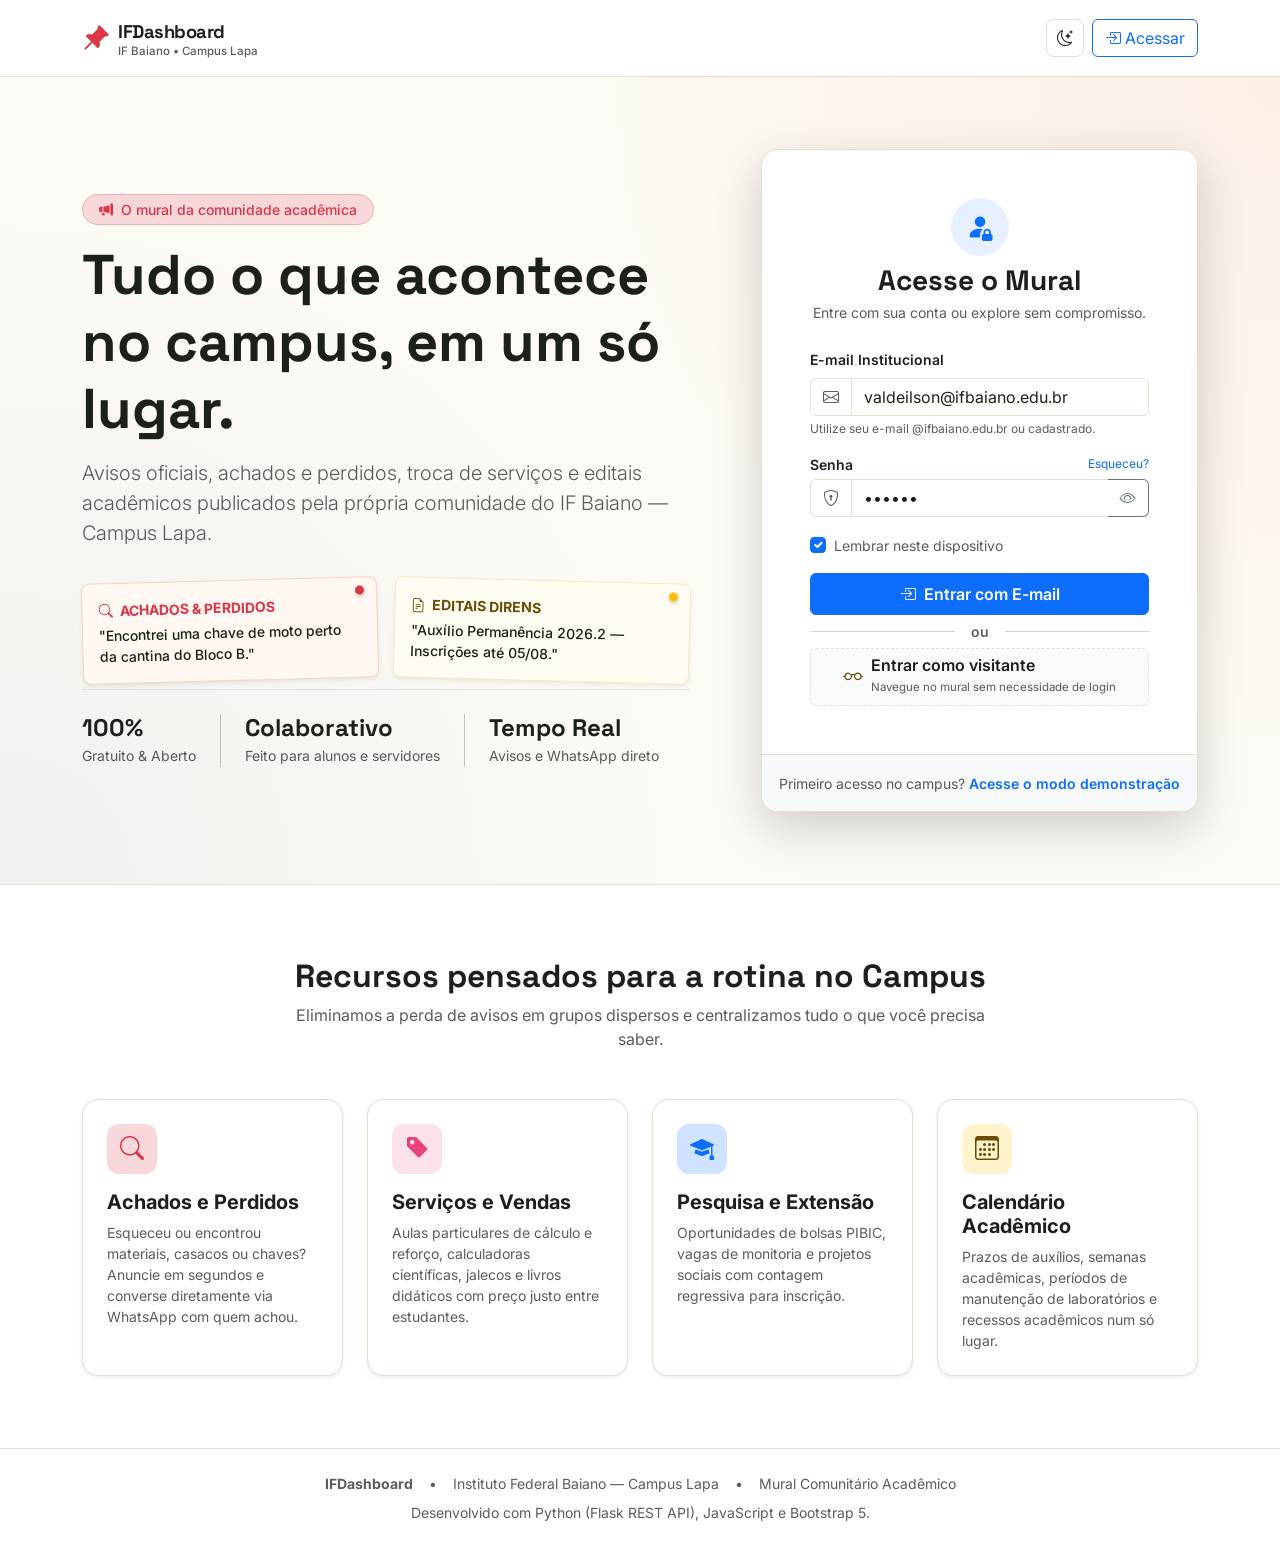
==== frontend/landing.html @ 3854f21f "Commit inicial do projeto" ====
<!DOCTYPE html>
<html lang="pt-BR">
<head>
  <meta charset="UTF-8">
  <meta name="viewport" content="width=device-width, initial-scale=1.0">
  <title>IFDashboard — Mural Digital do Campus Lapa</title>

  <!-- Google Fonts -->
  <link rel="preconnect" href="https://fonts.googleapis.com">
  <link rel="preconnect" href="https://fonts.gstatic.com" crossorigin>
  <link href="https://fonts.googleapis.com/css2?family=Inter:wght@400;500;600;700&family=Space+Grotesk:wght@500;600;700&family=Caveat:wght@600;700&family=Space+Mono:wght@400;700&display=swap" rel="stylesheet">

  <!-- Bootstrap 5 CSS & Bootstrap Icons -->
  <link href="https://cdn.jsdelivr.net/npm/bootstrap@5.3.3/dist/css/bootstrap.min.css" rel="stylesheet">
  <link rel="stylesheet" href="https://cdn.jsdelivr.net/npm/bootstrap-icons@1.11.3/font/bootstrap-icons.min.css">

  <!-- Estilos Customizados -->
  <link rel="stylesheet" href="css/custom.css">
</head>
<body class="corpo-entrada" data-theme="light">

  <!-- NAVBAR PÚBLICA -->
  <header class="navbar navbar-expand-lg border-bottom sticky-top barra-topo">
    <div class="container py-1">
      <a class="navbar-brand d-flex align-items-center gap-2 fw-bold" href="#">
        <i class="bi bi-pin-angle-fill text-danger fs-3"></i>
        <div class="d-flex flex-column">
          <span class="marca-titulo">IFDashboard</span>
          <span class="marca-subtitulo text-muted">IF Baiano • Campus Lapa</span>
        </div>
      </a>

      <div class="d-flex align-items-center gap-2 ms-auto">
        <button class="btn btn-outline-secondary btn-icone" id="themeToggleBtn" title="Alternar tema">
          <i class="bi bi-moon-stars"></i>
        </button>
        <a href="#loginSection" class="btn btn-outline-primary d-none d-sm-inline-flex align-items-center gap-1">
          <i class="bi bi-box-arrow-in-right"></i> Acessar
        </a>
      </div>
    </div>
  </header>

  <!-- HERO SECTION COM FORMULÁRIO DE LOGIN -->
  <section class="secao-principal py-5 position-relative overflow-hidden" id="loginSection">
    <div class="container py-lg-4">
      <div class="row align-items-center g-5">
        
        <!-- COLUNA ESQUERDA: APRESENTAÇÃO E NOTAS DO MURAL -->
        <div class="col-lg-7">
          <div class="pe-lg-4">
            <div class="d-inline-flex align-items-center gap-2 px-3 py-1 mb-3 rounded-pill bg-danger-subtle text-danger border border-danger-subtle fw-medium small">
              <i class="bi bi-megaphone-fill"></i>
              <span>O mural da comunidade acadêmica</span>
            </div>

            <h1 class="display-4 fw-bold text-balance mb-3" style="font-family: var(--font-display);">
              Tudo o que acontece no campus, em um só lugar.
            </h1>
            
            <p class="lead text-muted mb-4">
              Avisos oficiais, achados e perdidos, troca de serviços e editais acadêmicos publicados pela própria comunidade do IF Baiano — Campus Lapa.
            </p>

            <!-- NOTAS ILUSTRATIVAS ESTILO POST-IT -->
            <div class="row g-3 pt-2">
              <div class="col-sm-6">
                <div class="mini-bilhete mini-bilhete-achados p-3 rounded-3 shadow-sm position-relative">
                  <span class="mini-pino bg-danger"></span>
                  <div class="fw-bold small text-uppercase mb-1 text-danger">
                    <i class="bi bi-search me-1"></i> Achados & Perdidos
                  </div>
                  <p class="mb-0 small fw-medium">"Encontrei uma chave de moto perto da cantina do Bloco B."</p>
                </div>
              </div>

              <div class="col-sm-6">
                <div class="mini-bilhete mini-bilhete-editais p-3 rounded-3 shadow-sm position-relative">
                  <span class="mini-pino bg-warning"></span>
                  <div class="fw-bold small text-uppercase mb-1 text-warning-emphasis">
                    <i class="bi bi-file-earmark-text me-1"></i> Editais DIRENS
                  </div>
                  <p class="mb-0 small fw-medium">"Auxílio Permanência 2026.2 — Inscrições até 05/08."</p>
                </div>
              </div>
            </div>

            <!-- ESTATÍSTICAS RÁPIDAS -->
            <div class="d-flex flex-wrap gap-4 pt-4 mt-2 border-top">
              <div>
                <h4 class="fw-bold mb-0" style="font-family: var(--font-display);">100%</h4>
                <small class="text-muted">Gratuito & Aberto</small>
              </div>
              <div class="vr"></div>
              <div>
                <h4 class="fw-bold mb-0" style="font-family: var(--font-display);">Colaborativo</h4>
                <small class="text-muted">Feito para alunos e servidores</small>
              </div>
              <div class="vr"></div>
              <div>
                <h4 class="fw-bold mb-0" style="font-family: var(--font-display);">Tempo Real</h4>
                <small class="text-muted">Avisos e WhatsApp direto</small>
              </div>
            </div>

          </div>
        </div>

        <!-- COLUNA DIREITA: CARD DE LOGIN E ACESSO VISITANTE -->
        <div class="col-lg-5">
          <div class="card cartao-login shadow-lg border-0 rounded-4 overflow-hidden">
            <div class="card-body p-4 p-md-5">

              <div class="text-center mb-4">
                <div class="icone-login d-inline-flex align-items-center justify-content-center rounded-circle mb-2">
                  <i class="bi bi-person-fill-lock fs-3 text-primary"></i>
                </div>
                <h3 class="fw-bold mb-1" style="font-family: var(--font-display);">Acesse o Mural</h3>
                <p class="text-muted small mb-0">Entre com sua conta ou explore sem compromisso.</p>
              </div>

              <!-- ALERTA DE STATUS / FEEDBACK DE LOGIN -->
              <div id="loginAlert" class="alert alert-danger d-none py-2 small" role="alert">
                <i class="bi bi-exclamation-circle me-1"></i>
                <span id="loginAlertMessage">Credenciais inválidas</span>
              </div>

              <!-- FORMULÁRIO DE LOGIN COM EMAIL E SENHA -->
              <form id="loginForm" onsubmit="fazerLoginEmail(event)">
                <div class="mb-3">
                  <label for="loginEmail" class="form-label small fw-semibold">E-mail Institucional</label>
                  <div class="input-group">
                    <span class="input-group-text bg-transparent"><i class="bi bi-envelope text-muted"></i></span>
                    <input 
                      type="email" 
                      class="form-control" 
                      id="loginEmail" 
                      placeholder="seu.nome@ifbaiano.edu.br" 
                      required
                      value="valdeilson@ifbaiano.edu.br"
                    >
                  </div>
                  <div class="form-text text-muted" style="font-size: 0.75rem;">Utilize seu e-mail @ifbaiano.edu.br ou cadastrado.</div>
                </div>

                <div class="mb-3">
                  <div class="d-flex justify-content-between align-items-center mb-1">
                    <label for="loginPassword" class="form-label small fw-semibold mb-0">Senha</label>
                    <a href="javascript:void(0)" onclick="alert('Funcionalidade de recuperação: contate o suporte de TI do campus ou redefina no portal institucional.')" class="small text-decoration-none" style="font-size: 0.75rem;">Esqueceu?</a>
                  </div>
                  <div class="input-group">
                    <span class="input-group-text bg-transparent"><i class="bi bi-shield-lock text-muted"></i></span>
                    <input 
                      type="password" 
                      class="form-control border-end-0" 
                      id="loginPassword" 
                      placeholder="Sua senha de acesso" 
                      required
                      value="123456"
                    >
                    <button class="btn btn-outline-secondary border-start-0" type="button" id="togglePasswordBtn" onclick="alternarVisibilidadeSenha()">
                      <i class="bi bi-eye" id="passwordIcon"></i>
                    </button>
                  </div>
                </div>

                <div class="mb-3 form-check">
                  <input type="checkbox" class="form-check-input" id="rememberMe" checked>
                  <label class="form-check-label small text-muted" for="rememberMe">Lembrar neste dispositivo</label>
                </div>

                <button type="submit" class="btn btn-primary w-100 py-2 fw-semibold d-flex align-items-center justify-content-center gap-2 mb-3" id="btnLoginSubmit">
                  <i class="bi bi-box-arrow-in-right"></i>
                  <span>Entrar com E-mail</span>
                </button>
              </form>

              <!-- DIVISOR "OU" -->
              <div class="position-relative text-center my-3">
                <hr class="text-muted opacity-25">
                <span class="position-absolute top-50 start-50 translate-middle px-3 separador text-muted small fw-semibold" id="dividerText">ou</span>
              </div>

              <!-- BOTÃO DE ENTRAR COMO VISITANTE -->
              <button 
                type="button" 
                class="btn btn-outline-dark w-100 py-2 d-flex align-items-center justify-content-center gap-2 btn-visitante"
                id="btnGuestSubmit"
                onclick="fazerLoginVisitante()"
              >
                <i class="bi bi-eyeglasses fs-5 text-warning-emphasis"></i>
                <div class="text-start">
                  <div class="fw-semibold lh-1">Entrar como visitante</div>
                  <small class="text-muted" style="font-size: 0.72rem;">Navegue no mural sem necessidade de login</small>
                </div>
              </button>

            </div>
            <div class="card-footer bg-light border-0 py-3 text-center">
              <span class="text-muted small">Primeiro acesso no campus? </span>
              <a href="javascript:void(0)" onclick="fazerLoginVisitante()" class="fw-semibold text-primary small text-decoration-none">Acesse o modo demonstração</a>
            </div>
          </div>
        </div>

      </div>
    </div>
  </section>

  <!-- SEÇÃO DE RECURSOS / DIFERENCIAIS -->
  <section class="secao-recursos py-5 border-top">
    <div class="container py-lg-4">
      <div class="text-center larg-max-700 mx-auto mb-5">
        <h2 class="fw-bold mb-2" style="font-family: var(--font-display);">Recursos pensados para a rotina no Campus</h2>
        <p class="text-muted">Eliminamos a perda de avisos em grupos dispersos e centralizamos tudo o que você precisa saber.</p>
      </div>

      <div class="row g-4">
        
        <!-- Card 1 -->
        <div class="col-md-6 col-lg-3">
          <div class="card h-100 border-0 shadow-sm p-4 rounded-4 card-recurso">
            <div class="icone-recurso bg-danger-subtle text-danger mb-3">
              <i class="bi bi-search fs-4"></i>
            </div>
            <h5 class="fw-bold mb-2">Achados e Perdidos</h5>
            <p class="text-muted small mb-0">Esqueceu ou encontrou materiais, casacos ou chaves? Anuncie em segundos e converse diretamente via WhatsApp com quem achou.</p>
          </div>
        </div>

        <!-- Card 2 -->
        <div class="col-md-6 col-lg-3">
          <div class="card h-100 border-0 shadow-sm p-4 rounded-4 card-recurso">
            <div class="icone-recurso fundo-magenta-suave texto-magenta mb-3">
              <i class="bi bi-tag-fill fs-4"></i>
            </div>
            <h5 class="fw-bold mb-2">Serviços e Vendas</h5>
            <p class="text-muted small mb-0">Aulas particulares de cálculo e reforço, calculadoras científicas, jalecos e livros didáticos com preço justo entre estudantes.</p>
          </div>
        </div>

        <!-- Card 3 -->
        <div class="col-md-6 col-lg-3">
          <div class="card h-100 border-0 shadow-sm p-4 rounded-4 card-recurso">
            <div class="icone-recurso bg-primary-subtle text-primary mb-3">
              <i class="bi bi-mortarboard-fill fs-4"></i>
            </div>
            <h5 class="fw-bold mb-2">Pesquisa e Extensão</h5>
            <p class="text-muted small mb-0">Oportunidades de bolsas PIBIC, vagas de monitoria e projetos sociais com contagem regressiva para inscrição.</p>
          </div>
        </div>

        <!-- Card 4 -->
        <div class="col-md-6 col-lg-3">
          <div class="card h-100 border-0 shadow-sm p-4 rounded-4 card-recurso">
            <div class="icone-recurso bg-warning-subtle text-warning-emphasis mb-3">
              <i class="bi bi-calendar3 fs-4"></i>
            </div>
            <h5 class="fw-bold mb-2">Calendário Acadêmico</h5>
            <p class="text-muted small mb-0">Prazos de auxílios, semanas acadêmicas, períodos de manutenção de laboratórios e recessos acadêmicos num só lugar.</p>
          </div>
        </div>

      </div>
    </div>
  </section>

  <!-- RODAPÉ -->
  <footer class="rodape py-4 border-top">
    <div class="container text-center text-muted small">
      <div class="d-flex flex-wrap justify-content-center align-items-center gap-3 mb-2">
        <span class="fw-bold">IFDashboard</span>
        <span>•</span>
        <span>Instituto Federal Baiano — Campus Lapa</span>
        <span>•</span>
        <span>Mural Comunitário Acadêmico</span>
      </div>
      <p class="mb-0">Desenvolvido com Python (Flask REST API), JavaScript e Bootstrap 5.</p>
    </div>
  </footer>

  <!-- Bootstrap 5 Bundle JS -->
  <script src="https://cdn.jsdelivr.net/npm/bootstrap@5.3.3/dist/js/bootstrap.bundle.min.js"></script>

  <!-- Camada de API -->
  <script src="js/api.js"></script>

  <!-- Script da Landing Page -->
  <script>
    // Alternar visibilidade da senha
    function alternarVisibilidadeSenha() {
      const campoSenha = document.getElementById('loginPassword');
      const iconeSenha = document.getElementById('passwordIcon');
      if (campoSenha.type === 'password') {
        campoSenha.type = 'text';
        iconeSenha.className = 'bi bi-eye-slash';
      } else {
        campoSenha.type = 'password';
        iconeSenha.className = 'bi bi-eye';
      }
    }

    // Login com E-mail e Senha
    async function fazerLoginEmail(evento) {
      evento.preventDefault();
      const email = document.getElementById('loginEmail').value.trim();
      const senha = document.getElementById('loginPassword').value.trim();
      const botao = document.getElementById('btnLoginSubmit');
      const caixaAlerta = document.getElementById('loginAlert');
      const mensagemAlerta = document.getElementById('loginAlertMessage');

      caixaAlerta.classList.add('d-none');
      botao.disabled = true;
      botao.innerHTML = '<span class="spinner-border spinner-border-sm" role="status"></span> Entrando...';

      try {
        const resposta = await servicoApi.fazerLogin(email, senha);
        // Salva dados da sessão
        localStorage.setItem('ifdashboard_user', JSON.stringify(resposta.user));
        // Redireciona para o mural
        window.location.href = 'index.html';
      } catch (erro) {
        // Se a API não estiver rodando ou credenciais inválidas, permite fallback com aviso
        console.warn('Erro na API:', erro);
        if (erro.message.includes('Failed to fetch') || erro.message.includes('NetworkError')) {
          // Servidor backend offline: concede entrada em modo demonstração local
          const usuarioDemo = { id: 1, name: email.split('@')[0], email: email, role: 'student' };
          localStorage.setItem('ifdashboard_user', JSON.stringify(usuarioDemo));
          window.location.href = 'index.html';
        } else {
          caixaAlerta.classList.remove('d-none');
          mensagemAlerta.textContent = erro.message || 'Erro ao realizar login.';
        }
      } finally {
        botao.disabled = false;
        botao.innerHTML = '<i class="bi bi-box-arrow-in-right"></i> <span>Entrar com E-mail</span>';
      }
    }

    // Login como Visitante
    async function fazerLoginVisitante() {
      const botao = document.getElementById('btnGuestSubmit');
      botao.disabled = true;

      try {
        const resposta = await servicoApi.entrarComoVisitante();
        localStorage.setItem('ifdashboard_user', JSON.stringify(resposta.user));
        window.location.href = 'index.html';
      } catch (erro) {
        // Fallback local se backend offline
        const usuarioVisitante = { id: 0, name: 'Visitante', email: 'visitante@ifbaiano.edu.br', role: 'guest' };
        localStorage.setItem('ifdashboard_user', JSON.stringify(usuarioVisitante));
        window.location.href = 'index.html';
      }
    }

    // Aplicar tema (Claro / Escuro)
    function aplicarTema(tema) {
      document.documentElement.setAttribute('data-bs-theme', tema);
      document.documentElement.setAttribute('data-theme', tema);
      document.body.setAttribute('data-bs-theme', tema);
      document.body.setAttribute('data-theme', tema);
      localStorage.setItem('ifdashboard_theme', tema);

      const icone = document.querySelector('#themeToggleBtn i');
      if (icone) {
        icone.className = tema === 'dark' ? 'bi bi-sun-fill' : 'bi bi-moon-stars';
      }
    }

    // Inicializar tema salvo ou preferência do sistema
    const temaSalvo = localStorage.getItem('ifdashboard_theme') || 
      (window.matchMedia('(prefers-color-scheme: dark)').matches ? 'dark' : 'light');
    aplicarTema(temaSalvo);

    const botaoTema = document.getElementById('themeToggleBtn');
    botaoTema?.addEventListener('click', () => {
      const temaAtual = document.documentElement.getAttribute('data-bs-theme') || 'light';
      const proximoTema = temaAtual === 'light' ? 'dark' : 'light';
      aplicarTema(proximoTema);
    });

    // Aliases para compatibilidade
    window.togglePasswordVisibility = alternarVisibilidadeSenha;
    window.handleEmailLogin = fazerLoginEmail;
    window.handleGuestLogin = fazerLoginVisitante;
    window.applyTheme = aplicarTema;
  </script>
</body>
</html>
---- frontend/css/custom.css ----
/* ============================================================
   TOKENS E VARIÁVEIS — TEMA CLARO (PADRÃO)
============================================================ */
:root {
  --font-display: 'Space Grotesk', sans-serif;
  --font-body: 'Inter', sans-serif;
  --font-mono: 'Space Mono', monospace;
  --font-hand: 'Caveat', cursive;

  /* Cores temáticas do campus */
  --color-tangerine: #FF6A3D;
  --color-magenta: #E8447A;
  --color-cobalt: #2E5EAA;
  --color-marigold: #D99B00;
  
  --bg-page: #FCFAF4;
  --card-bg: #FFFFFF;
  --border-color: #E4DFCE;

  --ink-primary: #1C201A;
  --ink-secondary: #5C6254;

  /* Badges pastel tema claro */
  --badge-achados-bg: #FFE4D6;
  --badge-achados-color: #7A2E15;
  --badge-servicos-bg: #FCE0EA;
  --badge-servicos-color: #6E1236;
  --badge-pesquisa-bg: #DCE7F7;
  --badge-pesquisa-color: #16264A;
  --badge-editais-bg: #FFF1CC;
  --badge-editais-color: #5C4108;
}

/* ============================================================
   TOKENS E VARIÁVEIS — TEMA ESCURO (HIGH CONTRAST & USABILITY)
============================================================ */
[data-bs-theme="dark"],
[data-theme="dark"],
html[data-theme="dark"],
body[data-theme="dark"] {
  color-scheme: dark;

  /* Variáveis de base do IFDashboard */
  --bg-page: #13160F;
  --card-bg: #1C2017;
  --card-subtle: #23271D;
  --border-color: #383D2D;

  --ink-primary: #F4F3EE;
  --ink-secondary: #C4C2B2;

  --color-tangerine: #FF855D;
  --color-magenta: #FF70A2;
  --color-cobalt: #74A2F7;
  --color-marigold: #FFD466;

  /* Badges pastel tema escuro */
  --badge-achados-bg: #4A2416;
  --badge-achados-color: #FFB08C;
  --badge-servicos-bg: #4A1830;
  --badge-servicos-color: #FF9EC0;
  --badge-pesquisa-bg: #182647;
  --badge-pesquisa-color: #A3C2F5;
  --badge-editais-bg: #453210;
  --badge-editais-color: #FFDD8C;

  /* Integração profunda com variáveis Bootstrap 5.3 */
  --bs-body-bg: var(--bg-page);
  --bs-body-color: var(--ink-primary);
  --bs-secondary-color: var(--ink-secondary);
  --bs-emphasis-color: #FFFFFF;
  --bs-border-color: var(--border-color);
  --bs-card-bg: var(--card-bg);
  --bs-card-color: var(--ink-primary);
  --bs-card-border-color: var(--border-color);
  --bs-tertiary-bg: var(--card-subtle);
  --bs-body-bg-rgb: 19, 22, 15;
  --bs-body-color-rgb: 244, 243, 238;
}

/* ============================================================
   ESTILOS GERAIS E TIPOGRAFIA
============================================================ */
body {
  font-family: var(--font-body);
  background-color: var(--bg-page);
  color: var(--ink-primary);
  min-height: 100vh;
  transition: background-color 0.2s ease, color 0.2s ease;
}

h1, h2, h3, h4, h5, h6,
.h1, .h2, .h3, .h4, .h5, .h6 {
  color: var(--ink-primary);
}

[data-bs-theme="dark"] .text-muted,
[data-theme="dark"] .text-muted,
[data-bs-theme="dark"] .form-text,
[data-theme="dark"] .form-text {
  color: var(--ink-secondary) !important;
}

[data-bs-theme="dark"] .text-dark,
[data-theme="dark"] .text-dark {
  color: var(--ink-primary) !important;
}

/* ============================================================
   TOPBAR & NAVEGAÇÃO
============================================================ */
.barra-topo {
  background-color: var(--card-bg) !important;
  border-color: var(--border-color) !important;
  backdrop-filter: blur(8px);
}

.larg-max-500 {
  max-width: 500px;
}

.larg-max-700 {
  max-width: 700px;
}

.nav-lateral .list-group-item {
  border: none;
  border-radius: 8px;
  margin-bottom: 4px;
  font-weight: 500;
  transition: all 0.15s ease-in-out;
  color: var(--ink-primary);
  background-color: transparent;
}

.nav-lateral .list-group-item:hover {
  background-color: rgba(125, 125, 125, 0.08);
}

.nav-lateral .list-group-item.active {
  background-color: #1C201A;
  color: #FFF;
}

[data-bs-theme="dark"] .nav-lateral .list-group-item.active,
[data-theme="dark"] .nav-lateral .list-group-item.active {
  background-color: #F2EFE4;
  color: #13160F;
  font-weight: 600;
}

/* Botão Sandwitch: Pin da Logo como acionador do menu */
.btn-pino-menu {
  border: 1px solid transparent;
  background: transparent;
  width: 44px;
  height: 44px;
  display: inline-flex;
  align-items: center;
  justify-content: center;
  border-radius: 10px;
  cursor: pointer;
  transition: transform 0.2s cubic-bezier(0.34, 1.56, 0.64, 1), background-color 0.15s ease, border-color 0.15s ease;
  padding: 0;
}

.btn-pino-menu:hover {
  background-color: rgba(255, 106, 61, 0.12);
  border-color: rgba(255, 106, 61, 0.25);
  transform: scale(1.1) rotate(-8deg);
}

.btn-pino-menu:active {
  transform: scale(0.95);
}

/* Modal Drawer Offcanvas do Menu Lateral */
#sidebarMenu.offcanvas {
  width: 320px;
  max-width: 85vw;
  background-color: var(--card-bg) !important;
  border-right: 1px solid var(--border-color) !important;
  box-shadow: 0 0 35px rgba(0, 0, 0, 0.35);
  z-index: 1060;
}

#sidebarMenu .offcanvas-header {
  background-color: var(--card-bg);
  border-color: var(--border-color) !important;
}

#sidebarMenu .offcanvas-body {
  background-color: var(--card-bg);
}

#sidebarMenu .list-group-item {
  border-radius: 10px;
  margin-bottom: 6px;
  font-weight: 500;
  transition: all 0.15s ease-in-out;
}

#sidebarMenu .list-group-item:hover {
  background-color: rgba(125, 125, 125, 0.08);
  transform: translateX(3px);
}

/* Botão de alternar tema */
.btn-icone {
  width: 38px;
  height: 38px;
  display: inline-flex;
  align-items: center;
  justify-content: center;
  border-radius: 8px;
  border-color: var(--border-color);
  color: var(--ink-primary);
}

.btn-icone:hover {
  background-color: rgba(125, 125, 125, 0.1);
  color: var(--ink-primary);
}

/* ============================================================
   CARDS DO MURAL & PIN INDICATORS
============================================================ */
.card-mural {
  background-color: var(--card-bg) !important;
  border: 1px solid var(--border-color) !important;
  border-radius: 12px;
  color: var(--ink-primary);
  transition: transform 0.15s ease, box-shadow 0.15s ease;
  position: relative;
  overflow: hidden;
  min-width: 0;
  word-break: break-word;
  overflow-wrap: break-word;
  cursor: pointer;
}

.card-mural:hover {
  transform: translateY(-2px);
  box-shadow: 0 8px 24px rgba(0, 0, 0, 0.12);
}

.card-mural-imagem {
  position: relative;
  background-color: var(--card-subtle, #F8F9FA);
  border-color: var(--border-color) !important;
}

.card-mural-imagem img {
  transition: transform 0.3s ease;
}

.card-mural:hover .card-mural-imagem img {
  transform: scale(1.03);
}

.card-mural .card-title {
  color: var(--ink-primary);
  word-break: break-word;
  overflow-wrap: break-word;
}

.card-mural .card-text {
  color: var(--ink-secondary) !important;
}

.card-mural .indicador-pino {
  position: absolute;
  top: 10px;
  right: 12px;
  width: 10px;
  height: 10px;
  border-radius: 50%;
  box-shadow: 0 1px 3px rgba(0, 0, 0, 0.3);
}

.pino-achados { background-color: var(--color-tangerine); }
.pino-servicos { background-color: var(--color-magenta); }
.pino-pesquisa { background-color: var(--color-cobalt); }
.pino-editais { background-color: var(--color-marigold); }

/* Badges de Categoria */
.etiqueta-achados {
  background-color: var(--badge-achados-bg) !important;
  color: var(--badge-achados-color) !important;
  font-weight: 600;
}

.etiqueta-servicos {
  background-color: var(--badge-servicos-bg) !important;
  color: var(--badge-servicos-color) !important;
  font-weight: 600;
}

.etiqueta-pesquisa {
  background-color: var(--badge-pesquisa-bg) !important;
  color: var(--badge-pesquisa-color) !important;
  font-weight: 600;
}

.etiqueta-editais {
  background-color: var(--badge-editais-bg) !important;
  color: var(--badge-editais-color) !important;
  font-weight: 600;
}

/* ============================================================
   CAMPOS DE FORMULÁRIO (INPUTS & SELECTS)
============================================================ */
.form-control,
.form-select,
.input-group-text {
  background-color: var(--card-bg);
  border-color: var(--border-color);
  color: var(--ink-primary);
}

.form-control:focus,
.form-select:focus {
  background-color: var(--card-bg);
  border-color: var(--color-cobalt);
  color: var(--ink-primary);
  box-shadow: 0 0 0 0.25rem rgba(46, 94, 170, 0.25);
}

[data-bs-theme="dark"] .form-control,
[data-theme="dark"] .form-control,
[data-bs-theme="dark"] .form-select,
[data-theme="dark"] .form-select,
[data-bs-theme="dark"] .input-group-text,
[data-theme="dark"] .input-group-text {
  background-color: #21261B !important;
  border-color: var(--border-color) !important;
  color: #F4F3EE !important;
}

[data-bs-theme="dark"] .form-control::placeholder,
[data-theme="dark"] .form-control::placeholder {
  color: #8C9180 !important;
}

/* Modais e Dropdowns */
.modal-content {
  background-color: var(--card-bg);
  border: 1px solid var(--border-color);
  color: var(--ink-primary);
}

.dropdown-menu {
  background-color: var(--card-bg);
  border-color: var(--border-color);
  color: var(--ink-primary);
}

.dropdown-item {
  color: var(--ink-primary);
}

.dropdown-item:hover {
  background-color: rgba(125, 125, 125, 0.1);
  color: var(--ink-primary);
}

/* ============================================================
   ESTILOS DA LANDING PAGE
============================================================ */
.marca-titulo {
  font-family: var(--font-display);
  font-size: 1.15rem;
  letter-spacing: -0.5px;
  color: var(--ink-primary);
}

.marca-subtitulo {
  font-size: 0.72rem;
  font-weight: 500;
  line-height: 1;
  color: var(--ink-secondary);
}

.secao-principal {
  background: radial-gradient(circle at top right, rgba(255, 106, 61, 0.08), transparent 45%),
              radial-gradient(circle at bottom left, rgba(46, 94, 170, 0.06), transparent 45%);
}

[data-bs-theme="dark"] .secao-principal,
[data-theme="dark"] .secao-principal {
  background: radial-gradient(circle at top right, rgba(255, 106, 61, 0.12), transparent 50%),
              radial-gradient(circle at bottom left, rgba(46, 94, 170, 0.10), transparent 50%);
}

/* Mini Post-its no Hero */
.mini-bilhete {
  border: 1px solid var(--border-color);
  transition: transform 0.2s ease, box-shadow 0.2s ease;
  color: var(--ink-primary);
}

.mini-bilhete-achados {
  transform: rotate(-1.5deg);
  background: #FFF7F2;
  border-color: #F5D5C6;
}

.mini-bilhete-editais {
  transform: rotate(1.5deg);
  background: #FFFCF2;
  border-color: #F5E8C6;
}

.mini-bilhete:hover {
  transform: scale(1.02) rotate(0deg);
}

.mini-pino {
  position: absolute;
  top: 8px;
  right: 12px;
  width: 9px;
  height: 9px;
  border-radius: 50%;
  box-shadow: 0 2px 4px rgba(0, 0, 0, 0.2);
}

[data-bs-theme="dark"] .mini-bilhete-achados,
[data-theme="dark"] .mini-bilhete-achados {
  background-color: #2D1A14 !important;
  border-color: #5C2E20 !important;
  color: #F5EAE6 !important;
}

[data-bs-theme="dark"] .mini-bilhete-achados .text-danger,
[data-theme="dark"] .mini-bilhete-achados .text-danger {
  color: #FFB08C !important;
}

[data-bs-theme="dark"] .mini-bilhete-editais,
[data-theme="dark"] .mini-bilhete-editais {
  background-color: #2B2513 !important;
  border-color: #5C4F20 !important;
  color: #F5F1E6 !important;
}

[data-bs-theme="dark"] .mini-bilhete-editais .text-warning-emphasis,
[data-theme="dark"] .mini-bilhete-editais .text-warning-emphasis {
  color: #FFDD8C !important;
}

/* Card de Login */
.cartao-login {
  background-color: var(--card-bg) !important;
  border: 1px solid var(--border-color) !important;
  color: var(--ink-primary);
}

.cartao-login .card-footer {
  background-color: var(--card-subtle, #F8F9FA) !important;
  border-top: 1px solid var(--border-color) !important;
  color: var(--ink-secondary);
}

.icone-login {
  width: 58px;
  height: 58px;
  background-color: rgba(13, 110, 253, 0.1);
}

.separador {
  background-color: var(--card-bg) !important;
  color: var(--ink-secondary) !important;
}

/* Botão de Visitante */
.btn-visitante {
  border: 1px dashed var(--border-color) !important;
  background-color: rgba(125, 125, 125, 0.04);
  color: var(--ink-primary) !important;
  transition: all 0.2s ease;
}

.btn-visitante:hover {
  border-color: var(--ink-secondary) !important;
  background-color: rgba(125, 125, 125, 0.08);
  transform: translateY(-1px);
}

/* Seção de Features */
.secao-recursos {
  background-color: var(--card-bg) !important;
  border-color: var(--border-color) !important;
}

.card-recurso {
  background-color: var(--card-bg) !important;
  border: 1px solid var(--border-color) !important;
  color: var(--ink-primary);
  transition: transform 0.2s ease, box-shadow 0.2s ease;
}

.card-recurso:hover {
  transform: translateY(-4px);
  box-shadow: 0 12px 24px rgba(0, 0, 0, 0.1) !important;
}

.icone-recurso {
  width: 50px;
  height: 50px;
  border-radius: 12px;
  display: flex;
  align-items: center;
  justify-content: center;
}

.fundo-magenta-suave {
  background-color: #FCE0EA !important;
  color: #6E1236 !important;
}

.texto-magenta {
  color: #E8447A !important;
}

[data-bs-theme="dark"] .fundo-magenta-suave,
[data-theme="dark"] .fundo-magenta-suave {
  background-color: #3D1426 !important;
  color: #FF85AF !important;
}

[data-bs-theme="dark"] .bg-danger-subtle,
[data-theme="dark"] .bg-danger-subtle {
  background-color: #3D1914 !important;
  color: #FF9B7D !important;
}

[data-bs-theme="dark"] .bg-primary-subtle,
[data-theme="dark"] .bg-primary-subtle {
  background-color: #142340 !important;
  color: #8EB7FF !important;
}

[data-bs-theme="dark"] .bg-warning-subtle,
[data-theme="dark"] .bg-warning-subtle {
  background-color: #382C10 !important;
  color: #FFE082 !important;
}

[data-bs-theme="dark"] .texto-magenta,
[data-theme="dark"] .texto-magenta {
  color: #FF85AF !important;
}

/* Rodapé */
.rodape {
  background-color: var(--card-bg) !important;
  border-color: var(--border-color) !important;
  color: var(--ink-secondary) !important;
}

/* ============================================================
   ESTILOS DO CALENDÁRIO INTERATIVO (CAMPUS LAPA)
============================================================ */
.card-calendario,
.card-agenda {
  background-color: var(--card-bg) !important;
  border: 1px solid var(--border-color) !important;
}

.grade-calendario {
  display: grid;
  grid-template-columns: repeat(7, minmax(0, 1fr));
  gap: 0.45rem;
  width: 100%;
}

.dia-semana-cal {
  font-family: var(--font-mono);
  font-size: 0.72rem;
  text-align: center;
  color: var(--ink-secondary);
  padding: 0.3rem 0;
  text-transform: uppercase;
  font-weight: 700;
  letter-spacing: 0.5px;
  overflow: hidden;
  text-overflow: ellipsis;
  white-space: nowrap;
}

.dia-cal {
  min-width: 0;
  max-width: 100%;
  height: 94px;
  overflow: hidden;
  box-sizing: border-box;
  border: 1px solid var(--border-color);
  border-radius: 10px;
  padding: 0.4rem 0.45rem;
  background-color: var(--card-bg);
  display: flex;
  flex-direction: column;
  position: relative;
  cursor: pointer;
  transition: transform 0.15s ease, border-color 0.15s ease, box-shadow 0.15s ease;
  user-select: none;
}

@media (max-width: 768px) {
  .dia-cal {
    height: 64px;
    padding: 0.25rem;
  }
  .etiqueta-evento-cal,
  .mais-eventos-cal {
    display: none !important;
  }
}

.dia-cal:not(.vazio):hover {
  transform: translateY(-2px);
  border-color: var(--color-cobalt);
  box-shadow: 0 4px 12px rgba(0, 0, 0, 0.08);
}

.dia-cal.vazio {
  border: none;
  background: transparent;
  cursor: default;
}

.dia-cal.hoje {
  border-color: var(--color-marigold) !important;
  background-color: rgba(255, 195, 61, 0.08);
}

.dia-cal.hoje .numero-dia-cal {
  color: var(--color-marigold);
  font-weight: 800;
}

.dia-cal.selecionado {
  border-color: var(--color-cobalt) !important;
  box-shadow: 0 0 0 2px var(--color-cobalt) inset;
}

.numero-dia-cal {
  font-family: var(--font-mono);
  font-size: 0.85rem;
  font-weight: 600;
  color: var(--ink-primary);
  line-height: 1;
  margin-bottom: 0.2rem;
}

.pontos-cal {
  display: flex;
  gap: 3px;
  flex-wrap: wrap;
  margin-top: auto;
  min-height: 8px;
  align-items: center;
}

.ponto-cal {
  width: 7px;
  height: 7px;
  border-radius: 50%;
  box-shadow: 0 1px 2px rgba(0, 0, 0, 0.2);
  flex-shrink: 0;
}

.indicador-ponto-cal {
  width: 9px;
  height: 9px;
  border-radius: 50%;
  display: inline-block;
}

.etiqueta-evento-cal {
  font-size: 0.68rem;
  white-space: nowrap;
  overflow: hidden;
  text-overflow: ellipsis;
  display: block;
  width: 100%;
  max-width: 100%;
  box-sizing: border-box;
  padding: 2px 5px;
  border-radius: 4px;
  margin-top: 2px;
  font-weight: 500;
  border-left: 2px solid currentColor;
  line-height: 1.25;
}

.mais-eventos-cal {
  font-size: 0.62rem;
  line-height: 1;
  margin-top: 2px;
  white-space: nowrap;
  overflow: hidden;
  text-overflow: ellipsis;
  font-weight: 500;
}

/* Agenda Lateral */
.item-agenda {
  border: 1px solid var(--border-color);
  background-color: var(--card-bg);
  border-radius: 10px;
  padding: 0.75rem;
  transition: all 0.15s ease-in-out;
  cursor: pointer;
}

.item-agenda:hover {
  transform: translateX(3px);
  border-color: var(--color-cobalt);
  box-shadow: 0 4px 12px rgba(0, 0, 0, 0.06);
}

.item-agenda .etiqueta-cat-agenda {
  font-size: 0.68rem;
  font-weight: 600;
  text-transform: uppercase;
  letter-spacing: 0.4px;
}



/* ============================================================
   CARROSSEL DE DESTAQUES INSTITUCIONAL (CAMPUS BOM JESUS DA LAPA)
============================================================ */
.destaque-cabecalho {
  color: #198754;
  font-family: var(--font-display);
  letter-spacing: 0.8px;
  font-size: 0.85rem;
}

[data-bs-theme="dark"] .destaque-cabecalho,
[data-theme="dark"] .destaque-cabecalho {
  color: #4ade80;
}

/* Card Principal Maior do Slide */
.card-destaque-principal {
  height: 330px;
  width: 100%;
  cursor: pointer;
  background-color: #1a1a1a;
  border: 1px solid var(--border-color);
  transition: transform 0.2s ease, box-shadow 0.2s ease;
}

.card-destaque-principal:hover {
  box-shadow: 0 10px 24px rgba(0, 0, 0, 0.15) !important;
}

.card-destaque-img-bg {
  width: 100%;
  height: 100%;
  object-fit: cover;
  transition: opacity 0.5s ease-in-out, transform 0.6s ease;
}

.card-destaque-principal:hover .card-destaque-img-bg {
  transform: scale(1.02);
}

/* Fallback com gradiente bonito quando o post não tem imagem */
.card-destaque-fallback-bg {
  width: 100%;
  height: 100%;
  background: linear-gradient(135deg, #0d381e 0%, #175e33 45%, #2c7a4b 100%);
  display: flex;
  align-items: center;
  justify-content: center;
  position: relative;
}

.card-destaque-fallback-bg::before {
  content: '';
  position: absolute;
  inset: 0;
  background: radial-gradient(circle at 80% 20%, rgba(255, 255, 255, 0.12) 0%, transparent 60%);
}

/* Gradiente escuro sobre a imagem para garantir leitura perfeita do título */
.card-destaque-overlay {
  position: absolute;
  inset: 0;
  background: linear-gradient(to top, rgba(0, 0, 0, 0.92) 0%, rgba(0, 0, 0, 0.55) 55%, rgba(0, 0, 0, 0.1) 100%);
  display: flex;
  flex-direction: column;
  justify-content: flex-end;
  padding: 1.5rem;
  z-index: 2;
}

.card-destaque-conteudo {
  max-width: 82%;
}

.card-destaque-titulo-principal {
  color: #FFFFFF;
  font-family: var(--font-display);
  font-size: 1.35rem;
  font-weight: 700;
  line-height: 1.3;
  margin-bottom: 0.35rem;
  text-shadow: 0 2px 4px rgba(0, 0, 0, 0.6);
  display: -webkit-box;
  -webkit-line-clamp: 2;
  -webkit-box-orient: vertical;
  overflow: hidden;
}

.card-destaque-subtexto {
  color: rgba(255, 255, 255, 0.85);
  font-size: 0.82rem;
  line-height: 1.35;
  display: -webkit-box;
  -webkit-line-clamp: 1;
  -webkit-box-orient: vertical;
  overflow: hidden;
  text-shadow: 0 1px 3px rgba(0, 0, 0, 0.6);
}

/* Indicadores de Slide no canto inferior direito (quadradinhos no estilo da imagem) */
.card-destaque-indicadores {
  position: absolute;
  bottom: 1.25rem;
  right: 1.25rem;
  display: flex;
  gap: 5px;
  z-index: 3;
}

.indicador-slide {
  width: 14px;
  height: 9px;
  border-radius: 2px;
  background-color: rgba(255, 255, 255, 0.45);
  cursor: pointer;
  transition: all 0.25s ease;
}

.indicador-slide:hover {
  background-color: rgba(255, 255, 255, 0.85);
}

.indicador-slide.ativo {
  background-color: #22c55e; /* Verde brilhante institucional */
  width: 18px;
}

/* Lista Lateral de Notícias Rápidas */
.destaques-lista-lateral {
  display: flex;
  flex-direction: column;
  gap: 0;
}

.item-noticia-lateral {
  padding: 0.85rem 0;
  border-bottom: 1px solid var(--border-color);
  cursor: pointer;
  transition: background-color 0.15s ease, transform 0.15s ease;
}

.item-noticia-lateral:first-child {
  padding-top: 0;
}

.item-noticia-lateral:last-child {
  border-bottom: none;
}

.item-noticia-lateral:hover .item-noticia-titulo {
  color: #198754;
}

.item-noticia-lateral.ativo-lateral {
  border-left: 3px solid #198754;
  padding-left: 0.65rem;
}

.item-noticia-lateral.ativo-lateral .item-noticia-titulo {
  color: #198754;
}

[data-bs-theme="dark"] .item-noticia-lateral:hover .item-noticia-titulo,
[data-theme="dark"] .item-noticia-lateral:hover .item-noticia-titulo,
[data-bs-theme="dark"] .item-noticia-lateral.ativo-lateral .item-noticia-titulo,
[data-theme="dark"] .item-noticia-lateral.ativo-lateral .item-noticia-titulo {
  color: #4ade80;
}

.item-noticia-titulo {
  font-family: var(--font-display);
  font-size: 0.86rem;
  font-weight: 700;
  color: var(--ink-primary);
  line-height: 1.35;
  text-transform: uppercase;
  margin-bottom: 0.2rem;
  display: -webkit-box;
  -webkit-line-clamp: 2;
  -webkit-box-orient: vertical;
  overflow: hidden;
  transition: color 0.15s ease;
}

.item-noticia-meta {
  font-size: 0.72rem;
  color: var(--ink-secondary);
}

/* Botão Verde institucional "+ notícias" */
.btn-sucesso-if {
  background-color: #198754;
  color: #FFFFFF !important;
  border-radius: 4px;
  font-size: 0.8rem;
  text-decoration: none;
  display: inline-block;
  transition: background-color 0.2s ease, transform 0.15s ease;
  border: none;
}

.btn-sucesso-if:hover {
  background-color: #157347;
  color: #FFFFFF !important;
  transform: translateY(-1px);
}

/* Responsividade */
@media (max-width: 991.98px) {
  .card-destaque-principal {
    height: 250px;
  }
  .card-destaque-titulo-principal {
    font-size: 1.15rem;
  }
}

@media (max-width: 576px) {
  .card-destaque-principal {
    height: 210px;
  }
  .card-destaque-titulo-principal {
    font-size: 1rem;
  }
  .card-destaque-conteudo {
    max-width: 75%;
  }
  .card-destaque-overlay {
    padding: 1rem;
  }
}

/* ============================================================
   ESTILOS DO MEU PERFIL (TEMA CLARO E ESCURO)
============================================================ */
.card-perfil-header {
  background-color: var(--card-bg) !important;
  border: 1px solid var(--border-color) !important;
}

#perfilTabs .btn {
  font-weight: 500;
  transition: all 0.15s ease-in-out;
}

#perfilTabs .btn.active {
  background-color: #1C201A;
  color: #FFFFFF;
  border-color: #1C201A;
}

[data-bs-theme="dark"] #perfilTabs .btn.active,
[data-theme="dark"] #perfilTabs .btn.active {
  background-color: #F2EFE4;
  color: #13160F;
  border-color: #F2EFE4;
}

.card-notificacao {
  background-color: var(--card-bg);
  border: 1px solid var(--border-color);
  border-radius: 12px;
  padding: 1rem 1.25rem;
  transition: transform 0.15s ease, box-shadow 0.15s ease;
}

.card-notificacao:hover {
  transform: translateX(3px);
  border-color: var(--color-cobalt);
  box-shadow: 0 4px 12px rgba(0, 0, 0, 0.06);
}

.card-notificacao.nao-lida {
  border-left: 4px solid var(--color-cobalt);
  background-color: rgba(46, 94, 170, 0.03);
}

[data-bs-theme="dark"] .card-notificacao.nao-lida,
[data-theme="dark"] .card-notificacao.nao-lida {
  background-color: rgba(116, 162, 247, 0.06);
}

.empty-state-perfil {
  padding: 3.5rem 1rem;
  text-align: center;
  border: 2px dashed var(--border-color);
  border-radius: 16px;
  background-color: rgba(125, 125, 125, 0.02);
}
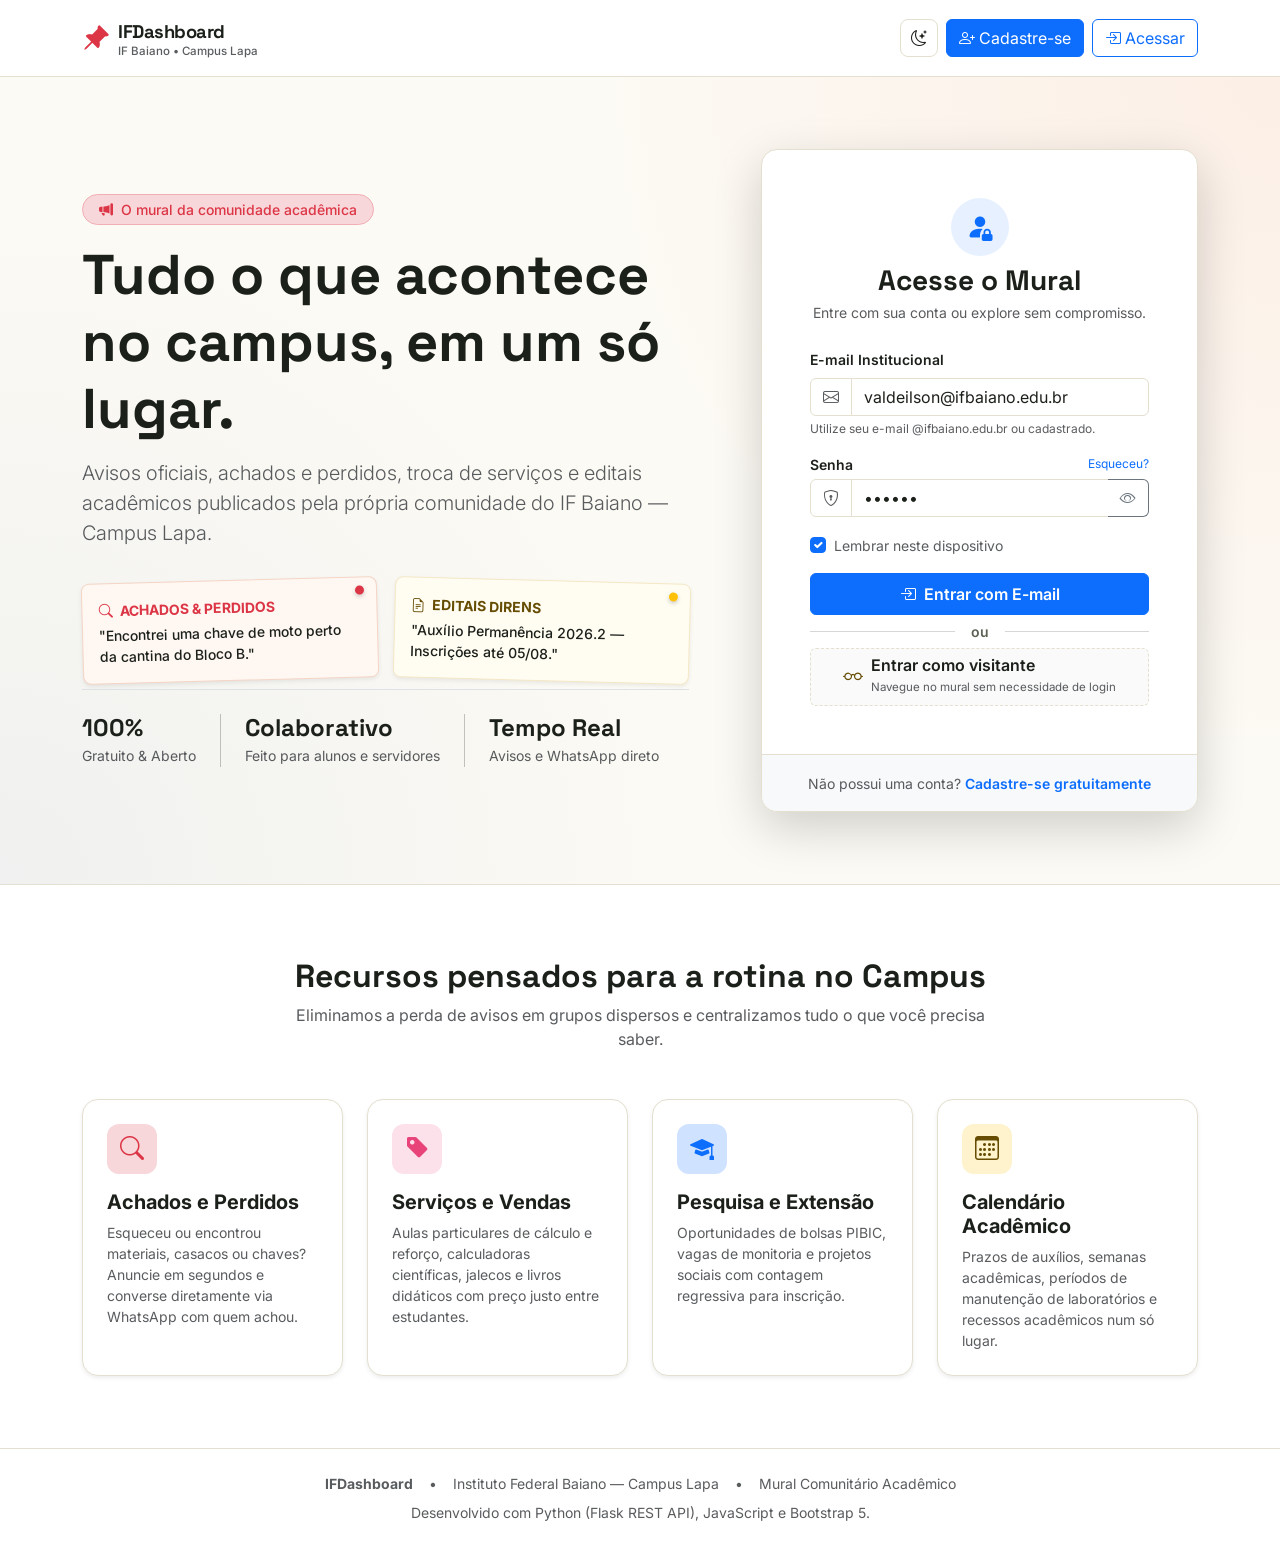
==== commit c9a31e05: "Adição de tela de cadastro de email." ====
--- a/frontend/landing.html
+++ b/frontend/landing.html
@@ -33,6 +33,9 @@
       <div class="d-flex align-items-center gap-2 ms-auto">
         <button class="btn btn-outline-secondary btn-icone" id="themeToggleBtn" title="Alternar tema">
           <i class="bi bi-moon-stars"></i>
+        </button>
+        <button class="btn btn-primary d-none d-sm-inline-flex align-items-center gap-1" data-bs-toggle="modal" data-bs-target="#registerModal">
+          <i class="bi bi-person-plus"></i> Cadastre-se
         </button>
         <a href="#loginSection" class="btn btn-outline-primary d-none d-sm-inline-flex align-items-center gap-1">
           <i class="bi bi-box-arrow-in-right"></i> Acessar
@@ -197,8 +200,8 @@
 
             </div>
             <div class="card-footer bg-light border-0 py-3 text-center">
-              <span class="text-muted small">Primeiro acesso no campus? </span>
-              <a href="javascript:void(0)" onclick="fazerLoginVisitante()" class="fw-semibold text-primary small text-decoration-none">Acesse o modo demonstração</a>
+              <span class="text-muted small">Não possui uma conta? </span>
+              <a href="#" data-bs-toggle="modal" data-bs-target="#registerModal" class="fw-semibold text-primary small text-decoration-none">Cadastre-se gratuitamente</a>
             </div>
           </div>
         </div>
@@ -264,6 +267,108 @@
       </div>
     </div>
   </section>
+
+  <!-- MODAL: CADASTRO DE NOVO USUÁRIO -->
+  <div class="modal fade" id="registerModal" tabindex="-1" aria-labelledby="registerModalLabel" aria-hidden="true">
+    <div class="modal-dialog modal-dialog-centered">
+      <div class="modal-content border-0 shadow rounded-4 overflow-hidden">
+        <form id="registerForm" onsubmit="fazerCadastro(event)">
+          <div class="modal-header border-bottom py-3 px-4 bg-body-tertiary">
+            <div class="d-flex align-items-center gap-2">
+              <i class="bi bi-person-plus-fill text-primary fs-4"></i>
+              <div>
+                <h5 class="modal-title fw-bold mb-0" id="registerModalLabel" style="font-family: var(--font-display);">Criar Conta no IFDashboard</h5>
+                <small class="text-muted" style="font-size: 0.75rem;">Mural do IF Baiano • Campus Lapa</small>
+              </div>
+            </div>
+            <button type="button" class="btn-close" data-bs-dismiss="modal" aria-label="Fechar"></button>
+          </div>
+
+          <div class="modal-body p-4">
+            <!-- ALERTA DE STATUS / FEEDBACK DE CADASTRO -->
+            <div id="registerAlert" class="alert alert-danger d-none py-2 small" role="alert">
+              <i class="bi bi-exclamation-circle me-1"></i>
+              <span id="registerAlertMessage">Erro ao cadastrar</span>
+            </div>
+
+            <div class="mb-3">
+              <label for="registerName" class="form-label small fw-semibold">Nome Completo</label>
+              <div class="input-group">
+                <span class="input-group-text bg-transparent"><i class="bi bi-person text-muted"></i></span>
+                <input 
+                  type="text" 
+                  class="form-control" 
+                  id="registerName" 
+                  placeholder="Ex: Carlos Eduardo Silva" 
+                  required
+                >
+              </div>
+            </div>
+
+            <div class="mb-3">
+              <label for="registerEmail" class="form-label small fw-semibold">E-mail Institucional</label>
+              <div class="input-group">
+                <span class="input-group-text bg-transparent"><i class="bi bi-envelope text-muted"></i></span>
+                <input 
+                  type="email" 
+                  class="form-control" 
+                  id="registerEmail" 
+                  placeholder="seu.nome@ifbaiano.edu.br" 
+                  required
+                >
+              </div>
+              <div class="form-text text-muted" style="font-size: 0.72rem;">Use seu e-mail do IF Baiano para vínculo com o campus.</div>
+            </div>
+
+            <div class="row g-2 mb-3">
+              <div class="col-sm-6">
+                <label for="registerPassword" class="form-label small fw-semibold">Senha</label>
+                <div class="input-group">
+                  <span class="input-group-text bg-transparent"><i class="bi bi-shield-lock text-muted"></i></span>
+                  <input 
+                    type="password" 
+                    class="form-control" 
+                    id="registerPassword" 
+                    placeholder="Mínimo 6 dígitos" 
+                    minlength="6"
+                    required
+                  >
+                </div>
+              </div>
+              <div class="col-sm-6">
+                <label for="registerPasswordConfirm" class="form-label small fw-semibold">Confirmar Senha</label>
+                <div class="input-group">
+                  <span class="input-group-text bg-transparent"><i class="bi bi-shield-check text-muted"></i></span>
+                  <input 
+                    type="password" 
+                    class="form-control" 
+                    id="registerPasswordConfirm" 
+                    placeholder="Repita a senha" 
+                    minlength="6"
+                    required
+                  >
+                </div>
+              </div>
+            </div>
+
+            <div class="form-check mb-2">
+              <input class="form-check-input" type="checkbox" id="registerTerms" required checked>
+              <label class="form-check-label small text-muted" for="registerTerms" style="font-size: 0.75rem;">
+                Concordo com os princípios de convivência e uso responsável do mural acadêmico.
+              </label>
+            </div>
+          </div>
+
+          <div class="modal-footer border-top py-3 px-4 bg-body-tertiary d-flex justify-content-between">
+            <button type="button" class="btn btn-outline-secondary btn-sm" data-bs-dismiss="modal">Cancelar</button>
+            <button type="submit" class="btn btn-primary btn-sm px-4 fw-semibold" id="btnRegisterSubmit">
+              <i class="bi bi-check-lg me-1"></i>Criar Conta e Entrar
+            </button>
+          </div>
+        </form>
+      </div>
+    </div>
+  </div>
 
   <!-- RODAPÉ -->
   <footer class="rodape py-4 border-top">
@@ -354,6 +459,58 @@
       }
     }
 
+    // Cadastro de Novo Usuário
+    async function fazerCadastro(evento) {
+      evento.preventDefault();
+      const nome = document.getElementById('registerName').value.trim();
+      const email = document.getElementById('registerEmail').value.trim();
+      const senha = document.getElementById('registerPassword').value.trim();
+      const confirmacao = document.getElementById('registerPasswordConfirm').value.trim();
+      const botao = document.getElementById('btnRegisterSubmit');
+      const caixaAlerta = document.getElementById('registerAlert');
+      const mensagemAlerta = document.getElementById('registerAlertMessage');
+
+      caixaAlerta.classList.add('d-none');
+
+      if (senha !== confirmacao) {
+        caixaAlerta.classList.remove('d-none');
+        mensagemAlerta.textContent = 'As senhas digitadas não coincidem. Verifique e tente novamente.';
+        return;
+      }
+
+      if (senha.length < 6) {
+        caixaAlerta.classList.remove('d-none');
+        mensagemAlerta.textContent = 'A senha deve conter no mínimo 6 caracteres.';
+        return;
+      }
+
+      botao.disabled = true;
+      botao.innerHTML = '<span class="spinner-border spinner-border-sm" role="status"></span> Cadastrando...';
+
+      try {
+        const resposta = await servicoApi.cadastrarUsuario(nome, email, senha);
+        // Salva os dados do usuário autenticado no navegador
+        localStorage.setItem('ifdashboard_user', JSON.stringify(resposta.user));
+        
+        // Redireciona para o mural
+        window.location.href = 'index.html';
+      } catch (erro) {
+        console.warn('Erro no cadastro:', erro);
+        if (erro.message.includes('Failed to fetch') || erro.message.includes('NetworkError')) {
+          // Fallback para demonstração se a API estiver offline
+          const usuarioDemo = { id: Date.now(), name: nome, email: email, role: 'student' };
+          localStorage.setItem('ifdashboard_user', JSON.stringify(usuarioDemo));
+          window.location.href = 'index.html';
+        } else {
+          caixaAlerta.classList.remove('d-none');
+          mensagemAlerta.textContent = erro.message || 'Erro ao realizar cadastro.';
+        }
+      } finally {
+        botao.disabled = false;
+        botao.innerHTML = '<i class="bi bi-check-lg me-1"></i>Criar Conta e Entrar';
+      }
+    }
+
     // Aplicar tema (Claro / Escuro)
     function aplicarTema(tema) {
       document.documentElement.setAttribute('data-bs-theme', tema);
@@ -384,6 +541,8 @@
     window.togglePasswordVisibility = alternarVisibilidadeSenha;
     window.handleEmailLogin = fazerLoginEmail;
     window.handleGuestLogin = fazerLoginVisitante;
+    window.handleRegister = fazerCadastro;
+    window.fazerCadastro = fazerCadastro;
     window.applyTheme = aplicarTema;
   </script>
 </body>
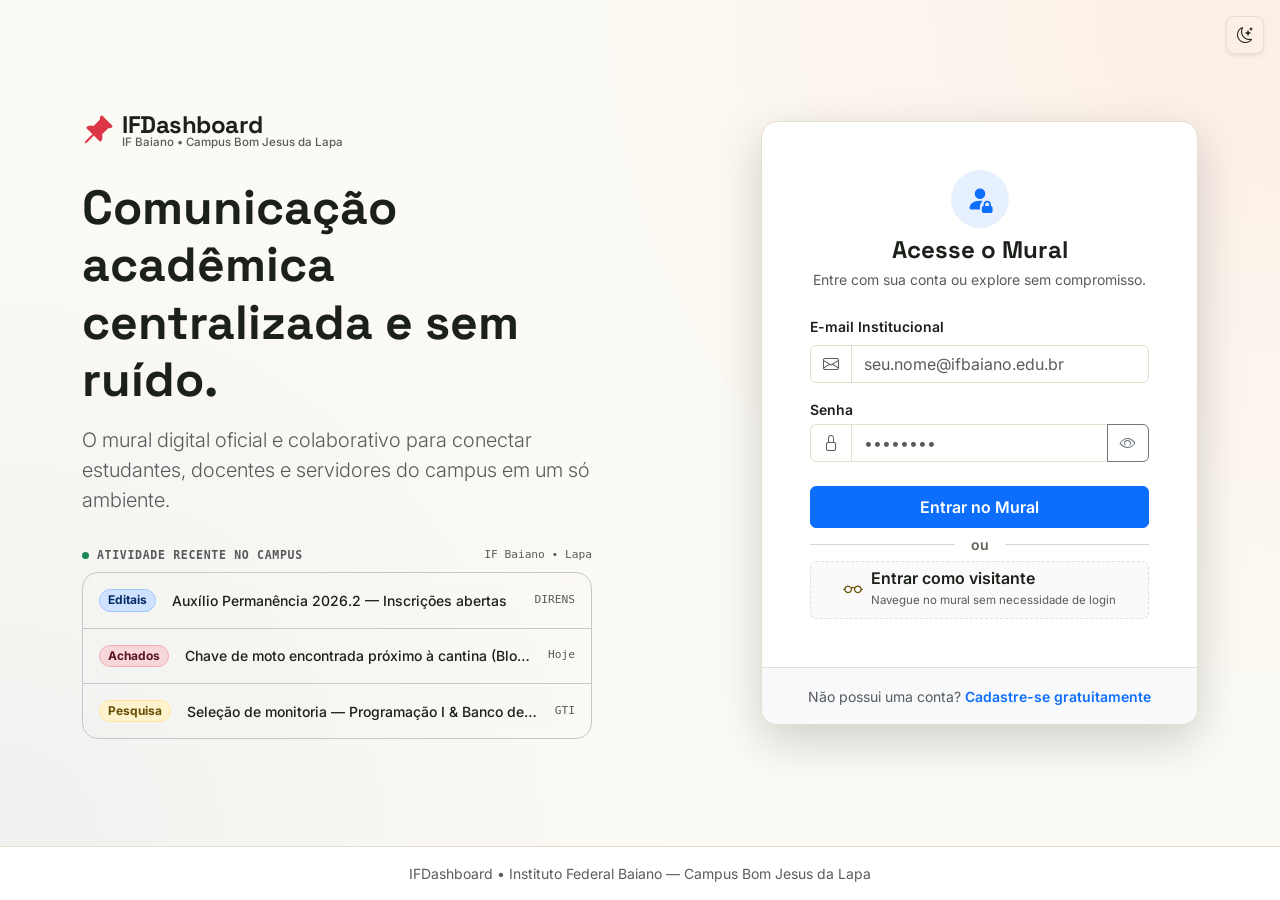
==== commit b382df10: "Refatoração do sistema e mudanças visuais." ====
--- a/frontend/landing.html
+++ b/frontend/landing.html
@@ -14,95 +14,82 @@
   <link href="https://cdn.jsdelivr.net/npm/bootstrap@5.3.3/dist/css/bootstrap.min.css" rel="stylesheet">
   <link rel="stylesheet" href="https://cdn.jsdelivr.net/npm/bootstrap-icons@1.11.3/font/bootstrap-icons.min.css">
 
-  <!-- Estilos Customizados -->
+  <!-- Estilos Customizados (Paleta Original) -->
   <link rel="stylesheet" href="css/custom.css">
 </head>
-<body class="corpo-entrada" data-theme="light">
-
-  <!-- NAVBAR PÚBLICA -->
-  <header class="navbar navbar-expand-lg border-bottom sticky-top barra-topo">
-    <div class="container py-1">
-      <a class="navbar-brand d-flex align-items-center gap-2 fw-bold" href="#">
-        <i class="bi bi-pin-angle-fill text-danger fs-3"></i>
-        <div class="d-flex flex-column">
-          <span class="marca-titulo">IFDashboard</span>
-          <span class="marca-subtitulo text-muted">IF Baiano • Campus Lapa</span>
-        </div>
-      </a>
-
-      <div class="d-flex align-items-center gap-2 ms-auto">
-        <button class="btn btn-outline-secondary btn-icone" id="themeToggleBtn" title="Alternar tema">
-          <i class="bi bi-moon-stars"></i>
-        </button>
-        <button class="btn btn-primary d-none d-sm-inline-flex align-items-center gap-1" data-bs-toggle="modal" data-bs-target="#registerModal">
-          <i class="bi bi-person-plus"></i> Cadastre-se
-        </button>
-        <a href="#loginSection" class="btn btn-outline-primary d-none d-sm-inline-flex align-items-center gap-1">
-          <i class="bi bi-box-arrow-in-right"></i> Acessar
-        </a>
-      </div>
-    </div>
-  </header>
-
-  <!-- HERO SECTION COM FORMULÁRIO DE LOGIN -->
-  <section class="secao-principal py-5 position-relative overflow-hidden" id="loginSection">
-    <div class="container py-lg-4">
-      <div class="row align-items-center g-5">
-        
-        <!-- COLUNA ESQUERDA: APRESENTAÇÃO E NOTAS DO MURAL -->
-        <div class="col-lg-7">
+<body class="corpo-entrada d-flex flex-column min-vh-100" data-theme="light">
+
+  <!-- BOTÃO DISCRETO DE TEMA NO CANTO SUPERIOR DIREITO -->
+  <div class="position-fixed top-0 end-0 p-3" style="z-index: 1030;">
+    <button class="btn btn-outline-secondary btn-icone shadow-sm" id="themeToggleBtn" title="Alternar tema">
+      <i class="bi bi-moon-stars"></i>
+    </button>
+  </div>
+
+  <!-- CONTEÚDO PRINCIPAL CENTRALIZADO NA TELA -->
+  <main class="secao-principal flex-grow-1 d-flex align-items-center py-5" id="loginSection">
+    <div class="container">
+      <div class="row align-items-center justify-content-between g-5">
+
+        <!-- COLUNA ESQUERDA: RESUMO ACADÊMICO INTELIGENTE E MINIMALISTA -->
+        <div class="col-lg-6">
           <div class="pe-lg-4">
-            <div class="d-inline-flex align-items-center gap-2 px-3 py-1 mb-3 rounded-pill bg-danger-subtle text-danger border border-danger-subtle fw-medium small">
-              <i class="bi bi-megaphone-fill"></i>
-              <span>O mural da comunidade acadêmica</span>
-            </div>
-
-            <h1 class="display-4 fw-bold text-balance mb-3" style="font-family: var(--font-display);">
-              Tudo o que acontece no campus, em um só lugar.
+
+            <!-- Identidade da Marca -->
+            <div class="d-flex align-items-center gap-2 mb-4">
+              <i class="bi bi-pin-angle-fill text-danger fs-2"></i>
+              <div class="d-flex flex-column">
+                <span class="marca-titulo fw-bold fs-4 lh-1" style="font-family: var(--font-display);">IFDashboard</span>
+                <span class="marca-subtitulo text-muted small">IF Baiano • Campus Bom Jesus da Lapa</span>
+              </div>
+            </div>
+
+            <!-- Título Principal -->
+            <h1 class="display-5 fw-bold text-balance mb-3" style="font-family: var(--font-display);">
+              Comunicação acadêmica centralizada e sem ruído.
             </h1>
-            
+
             <p class="lead text-muted mb-4">
-              Avisos oficiais, achados e perdidos, troca de serviços e editais acadêmicos publicados pela própria comunidade do IF Baiano — Campus Lapa.
+              O mural digital oficial e colaborativo para conectar estudantes, docentes e servidores do campus em um só ambiente.
             </p>
 
-            <!-- NOTAS ILUSTRATIVAS ESTILO POST-IT -->
-            <div class="row g-3 pt-2">
-              <div class="col-sm-6">
-                <div class="mini-bilhete mini-bilhete-achados p-3 rounded-3 shadow-sm position-relative">
-                  <span class="mini-pino bg-danger"></span>
-                  <div class="fw-bold small text-uppercase mb-1 text-danger">
-                    <i class="bi bi-search me-1"></i> Achados & Perdidos
+            <!-- PRÉVIA AO VIVO DO MURAL DO CAMPUS -->
+            <div class="pt-2">
+              <div class="d-flex align-items-center justify-content-between mb-2">
+                <span class="text-uppercase text-muted fw-semibold d-flex align-items-center gap-2" style="font-family: 'Space Mono', monospace; font-size: 0.72rem; letter-spacing: 0.06em;">
+                  <span class="d-inline-block rounded-circle bg-success" style="width: 7px; height: 7px;"></span>
+                  Atividade recente no campus
+                </span>
+                <span class="text-muted" style="font-family: 'Space Mono', monospace; font-size: 0.7rem;">IF Baiano • Lapa</span>
+              </div>
+
+              <div id="landingLiveFeed" class="rounded-4 border border-secondary-subtle overflow-hidden" style="background: rgba(255, 255, 255, 0.02); backdrop-filter: blur(6px);">
+                <!-- Item 1 (Fallback / Carregamento) -->
+                <div class="p-3 border-bottom border-secondary-subtle d-flex align-items-center justify-content-between gap-3">
+                  <div class="d-flex align-items-center gap-3 overflow-hidden">
+                    <span class="badge bg-primary-subtle text-primary-emphasis border border-primary-subtle rounded-pill">Editais</span>
+                    <span class="small fw-medium text-truncate">Auxílio Permanência 2026.2 — Inscrições abertas</span>
                   </div>
-                  <p class="mb-0 small fw-medium">"Encontrei uma chave de moto perto da cantina do Bloco B."</p>
-                </div>
-              </div>
-
-              <div class="col-sm-6">
-                <div class="mini-bilhete mini-bilhete-editais p-3 rounded-3 shadow-sm position-relative">
-                  <span class="mini-pino bg-warning"></span>
-                  <div class="fw-bold small text-uppercase mb-1 text-warning-emphasis">
-                    <i class="bi bi-file-earmark-text me-1"></i> Editais DIRENS
+                  <small class="text-muted text-nowrap" style="font-family: 'Space Mono', monospace; font-size: 0.7rem;">DIRENS</small>
+                </div>
+
+                <!-- Item 2 -->
+                <div class="p-3 border-bottom border-secondary-subtle d-flex align-items-center justify-content-between gap-3">
+                  <div class="d-flex align-items-center gap-3 overflow-hidden">
+                    <span class="badge bg-danger-subtle text-danger-emphasis border border-danger-subtle rounded-pill">Achados</span>
+                    <span class="small fw-medium text-truncate">Chave de moto encontrada próximo à cantina (Bloco B)</span>
                   </div>
-                  <p class="mb-0 small fw-medium">"Auxílio Permanência 2026.2 — Inscrições até 05/08."</p>
-                </div>
-              </div>
-            </div>
-
-            <!-- ESTATÍSTICAS RÁPIDAS -->
-            <div class="d-flex flex-wrap gap-4 pt-4 mt-2 border-top">
-              <div>
-                <h4 class="fw-bold mb-0" style="font-family: var(--font-display);">100%</h4>
-                <small class="text-muted">Gratuito & Aberto</small>
-              </div>
-              <div class="vr"></div>
-              <div>
-                <h4 class="fw-bold mb-0" style="font-family: var(--font-display);">Colaborativo</h4>
-                <small class="text-muted">Feito para alunos e servidores</small>
-              </div>
-              <div class="vr"></div>
-              <div>
-                <h4 class="fw-bold mb-0" style="font-family: var(--font-display);">Tempo Real</h4>
-                <small class="text-muted">Avisos e WhatsApp direto</small>
+                  <small class="text-muted text-nowrap" style="font-family: 'Space Mono', monospace; font-size: 0.7rem;">Hoje</small>
+                </div>
+
+                <!-- Item 3 -->
+                <div class="p-3 d-flex align-items-center justify-content-between gap-3">
+                  <div class="d-flex align-items-center gap-3 overflow-hidden">
+                    <span class="badge bg-warning-subtle text-warning-emphasis border border-warning-subtle rounded-pill">Pesquisa</span>
+                    <span class="small fw-medium text-truncate">Seleção de monitoria — Programação I & Banco de Dados</span>
+                  </div>
+                  <small class="text-muted text-nowrap" style="font-family: 'Space Mono', monospace; font-size: 0.7rem;">GTI</small>
+                </div>
               </div>
             </div>
 
@@ -118,7 +105,7 @@
                 <div class="icone-login d-inline-flex align-items-center justify-content-center rounded-circle mb-2">
                   <i class="bi bi-person-fill-lock fs-3 text-primary"></i>
                 </div>
-                <h3 class="fw-bold mb-1" style="font-family: var(--font-display);">Acesse o Mural</h3>
+                <h2 class="h4 fw-bold mb-1" style="font-family: var(--font-display);">Acesse o Mural</h2>
                 <p class="text-muted small mb-0">Entre com sua conta ou explore sem compromisso.</p>
               </div>
 
@@ -128,53 +115,51 @@
                 <span id="loginAlertMessage">Credenciais inválidas</span>
               </div>
 
-              <!-- FORMULÁRIO DE LOGIN COM EMAIL E SENHA -->
-              <form id="loginForm" onsubmit="fazerLoginEmail(event)">
+              <!-- Formulário de Login -->
+              <form id="loginForm" onsubmit="fazerLogin(event)" autocomplete="off">
                 <div class="mb-3">
                   <label for="loginEmail" class="form-label small fw-semibold">E-mail Institucional</label>
                   <div class="input-group">
-                    <span class="input-group-text bg-transparent"><i class="bi bi-envelope text-muted"></i></span>
-                    <input 
-                      type="email" 
-                      class="form-control" 
-                      id="loginEmail" 
-                      placeholder="seu.nome@ifbaiano.edu.br" 
+                    <span class="input-group-text"><i class="bi bi-envelope text-muted"></i></span>
+                    <input
+                      type="email"
+                      class="form-control"
+                      id="loginEmail"
+                      name="ifd_user_email"
+                      placeholder="seu.nome@ifbaiano.edu.br"
+                      autocomplete="off"
+                      readonly
+                      onfocus="this.removeAttribute('readonly');"
                       required
-                      value="valdeilson@ifbaiano.edu.br"
                     >
                   </div>
-                  <div class="form-text text-muted" style="font-size: 0.75rem;">Utilize seu e-mail @ifbaiano.edu.br ou cadastrado.</div>
-                </div>
-
-                <div class="mb-3">
+                </div>
+
+                <div class="mb-4">
                   <div class="d-flex justify-content-between align-items-center mb-1">
                     <label for="loginPassword" class="form-label small fw-semibold mb-0">Senha</label>
-                    <a href="javascript:void(0)" onclick="alert('Funcionalidade de recuperação: contate o suporte de TI do campus ou redefina no portal institucional.')" class="small text-decoration-none" style="font-size: 0.75rem;">Esqueceu?</a>
                   </div>
                   <div class="input-group">
-                    <span class="input-group-text bg-transparent"><i class="bi bi-shield-lock text-muted"></i></span>
-                    <input 
-                      type="password" 
-                      class="form-control border-end-0" 
-                      id="loginPassword" 
-                      placeholder="Sua senha de acesso" 
+                    <span class="input-group-text"><i class="bi bi-lock text-muted"></i></span>
+                    <input
+                      type="password"
+                      class="form-control"
+                      id="loginPassword"
+                      name="ifd_user_pass"
+                      placeholder="••••••••"
+                      autocomplete="new-password"
+                      readonly
+                      onfocus="this.removeAttribute('readonly');"
                       required
-                      value="123456"
                     >
-                    <button class="btn btn-outline-secondary border-start-0" type="button" id="togglePasswordBtn" onclick="alternarVisibilidadeSenha()">
+                    <button class="btn btn-outline-secondary" type="button" onclick="alternarVisibilidadeSenha('loginPassword', this)">
                       <i class="bi bi-eye" id="passwordIcon"></i>
                     </button>
                   </div>
                 </div>
 
-                <div class="mb-3 form-check">
-                  <input type="checkbox" class="form-check-input" id="rememberMe" checked>
-                  <label class="form-check-label small text-muted" for="rememberMe">Lembrar neste dispositivo</label>
-                </div>
-
-                <button type="submit" class="btn btn-primary w-100 py-2 fw-semibold d-flex align-items-center justify-content-center gap-2 mb-3" id="btnLoginSubmit">
-                  <i class="bi bi-box-arrow-in-right"></i>
-                  <span>Entrar com E-mail</span>
+                <button type="submit" class="btn btn-primary w-100 py-2 fw-semibold" id="btnLoginSubmit">
+                  Entrar no Mural
                 </button>
               </form>
 
@@ -185,8 +170,8 @@
               </div>
 
               <!-- BOTÃO DE ENTRAR COMO VISITANTE -->
-              <button 
-                type="button" 
+              <button
+                type="button"
                 class="btn btn-outline-dark w-100 py-2 d-flex align-items-center justify-content-center gap-2 btn-visitante"
                 id="btnGuestSubmit"
                 onclick="fazerLoginVisitante()"
@@ -208,71 +193,13 @@
 
       </div>
     </div>
-  </section>
-
-  <!-- SEÇÃO DE RECURSOS / DIFERENCIAIS -->
-  <section class="secao-recursos py-5 border-top">
-    <div class="container py-lg-4">
-      <div class="text-center larg-max-700 mx-auto mb-5">
-        <h2 class="fw-bold mb-2" style="font-family: var(--font-display);">Recursos pensados para a rotina no Campus</h2>
-        <p class="text-muted">Eliminamos a perda de avisos em grupos dispersos e centralizamos tudo o que você precisa saber.</p>
-      </div>
-
-      <div class="row g-4">
-        
-        <!-- Card 1 -->
-        <div class="col-md-6 col-lg-3">
-          <div class="card h-100 border-0 shadow-sm p-4 rounded-4 card-recurso">
-            <div class="icone-recurso bg-danger-subtle text-danger mb-3">
-              <i class="bi bi-search fs-4"></i>
-            </div>
-            <h5 class="fw-bold mb-2">Achados e Perdidos</h5>
-            <p class="text-muted small mb-0">Esqueceu ou encontrou materiais, casacos ou chaves? Anuncie em segundos e converse diretamente via WhatsApp com quem achou.</p>
-          </div>
-        </div>
-
-        <!-- Card 2 -->
-        <div class="col-md-6 col-lg-3">
-          <div class="card h-100 border-0 shadow-sm p-4 rounded-4 card-recurso">
-            <div class="icone-recurso fundo-magenta-suave texto-magenta mb-3">
-              <i class="bi bi-tag-fill fs-4"></i>
-            </div>
-            <h5 class="fw-bold mb-2">Serviços e Vendas</h5>
-            <p class="text-muted small mb-0">Aulas particulares de cálculo e reforço, calculadoras científicas, jalecos e livros didáticos com preço justo entre estudantes.</p>
-          </div>
-        </div>
-
-        <!-- Card 3 -->
-        <div class="col-md-6 col-lg-3">
-          <div class="card h-100 border-0 shadow-sm p-4 rounded-4 card-recurso">
-            <div class="icone-recurso bg-primary-subtle text-primary mb-3">
-              <i class="bi bi-mortarboard-fill fs-4"></i>
-            </div>
-            <h5 class="fw-bold mb-2">Pesquisa e Extensão</h5>
-            <p class="text-muted small mb-0">Oportunidades de bolsas PIBIC, vagas de monitoria e projetos sociais com contagem regressiva para inscrição.</p>
-          </div>
-        </div>
-
-        <!-- Card 4 -->
-        <div class="col-md-6 col-lg-3">
-          <div class="card h-100 border-0 shadow-sm p-4 rounded-4 card-recurso">
-            <div class="icone-recurso bg-warning-subtle text-warning-emphasis mb-3">
-              <i class="bi bi-calendar3 fs-4"></i>
-            </div>
-            <h5 class="fw-bold mb-2">Calendário Acadêmico</h5>
-            <p class="text-muted small mb-0">Prazos de auxílios, semanas acadêmicas, períodos de manutenção de laboratórios e recessos acadêmicos num só lugar.</p>
-          </div>
-        </div>
-
-      </div>
-    </div>
-  </section>
+  </main>
 
   <!-- MODAL: CADASTRO DE NOVO USUÁRIO -->
   <div class="modal fade" id="registerModal" tabindex="-1" aria-labelledby="registerModalLabel" aria-hidden="true">
     <div class="modal-dialog modal-dialog-centered">
       <div class="modal-content border-0 shadow rounded-4 overflow-hidden">
-        <form id="registerForm" onsubmit="fazerCadastro(event)">
+        <form id="registerForm" onsubmit="fazerCadastro(event)" autocomplete="off">
           <div class="modal-header border-bottom py-3 px-4 bg-body-tertiary">
             <div class="d-flex align-items-center gap-2">
               <i class="bi bi-person-plus-fill text-primary fs-4"></i>
@@ -295,11 +222,11 @@
               <label for="registerName" class="form-label small fw-semibold">Nome Completo</label>
               <div class="input-group">
                 <span class="input-group-text bg-transparent"><i class="bi bi-person text-muted"></i></span>
-                <input 
-                  type="text" 
-                  class="form-control" 
-                  id="registerName" 
-                  placeholder="Ex: Carlos Eduardo Silva" 
+                <input
+                  type="text"
+                  class="form-control"
+                  id="registerName"
+                  placeholder="Ex: Carlos Eduardo Silva"
                   required
                 >
               </div>
@@ -309,11 +236,11 @@
               <label for="registerEmail" class="form-label small fw-semibold">E-mail Institucional</label>
               <div class="input-group">
                 <span class="input-group-text bg-transparent"><i class="bi bi-envelope text-muted"></i></span>
-                <input 
-                  type="email" 
-                  class="form-control" 
-                  id="registerEmail" 
-                  placeholder="seu.nome@ifbaiano.edu.br" 
+                <input
+                  type="email"
+                  class="form-control"
+                  id="registerEmail"
+                  placeholder="seu.nome@ifbaiano.edu.br"
                   required
                 >
               </div>
@@ -325,11 +252,11 @@
                 <label for="registerPassword" class="form-label small fw-semibold">Senha</label>
                 <div class="input-group">
                   <span class="input-group-text bg-transparent"><i class="bi bi-shield-lock text-muted"></i></span>
-                  <input 
-                    type="password" 
-                    class="form-control" 
-                    id="registerPassword" 
-                    placeholder="Mínimo 6 dígitos" 
+                  <input
+                    type="password"
+                    class="form-control"
+                    id="registerPassword"
+                    placeholder="Mínimo 6 dígitos"
                     minlength="6"
                     required
                   >
@@ -339,11 +266,11 @@
                 <label for="registerPasswordConfirm" class="form-label small fw-semibold">Confirmar Senha</label>
                 <div class="input-group">
                   <span class="input-group-text bg-transparent"><i class="bi bi-shield-check text-muted"></i></span>
-                  <input 
-                    type="password" 
-                    class="form-control" 
-                    id="registerPasswordConfirm" 
-                    placeholder="Repita a senha" 
+                  <input
+                    type="password"
+                    class="form-control"
+                    id="registerPasswordConfirm"
+                    placeholder="Repita a senha"
                     minlength="6"
                     required
                   >
@@ -370,17 +297,10 @@
     </div>
   </div>
 
-  <!-- RODAPÉ -->
-  <footer class="rodape py-4 border-top">
+  <!-- RODAPÉ DISCRETO -->
+  <footer class="rodape py-3 border-top">
     <div class="container text-center text-muted small">
-      <div class="d-flex flex-wrap justify-content-center align-items-center gap-3 mb-2">
-        <span class="fw-bold">IFDashboard</span>
-        <span>•</span>
-        <span>Instituto Federal Baiano — Campus Lapa</span>
-        <span>•</span>
-        <span>Mural Comunitário Acadêmico</span>
-      </div>
-      <p class="mb-0">Desenvolvido com Python (Flask REST API), JavaScript e Bootstrap 5.</p>
+      <span>IFDashboard • Instituto Federal Baiano — Campus Bom Jesus da Lapa</span>
     </div>
   </footer>
 
@@ -392,21 +312,30 @@
 
   <!-- Script da Landing Page -->
   <script>
+    // Limpa qualquer autofill residual ao carregar a página
+    window.addEventListener('pageshow', () => {
+      const emailInput = document.getElementById('loginEmail');
+      const passInput = document.getElementById('loginPassword');
+      if (emailInput) emailInput.value = '';
+      if (passInput) passInput.value = '';
+    });
+
     // Alternar visibilidade da senha
-    function alternarVisibilidadeSenha() {
-      const campoSenha = document.getElementById('loginPassword');
-      const iconeSenha = document.getElementById('passwordIcon');
+    function alternarVisibilidadeSenha(idCampo = 'loginPassword', botao = null) {
+      const campoSenha = document.getElementById(idCampo);
+      if (!campoSenha) return;
+      const iconeSenha = botao ? botao.querySelector('i') : document.getElementById('passwordIcon');
       if (campoSenha.type === 'password') {
         campoSenha.type = 'text';
-        iconeSenha.className = 'bi bi-eye-slash';
+        if (iconeSenha) iconeSenha.className = 'bi bi-eye-slash';
       } else {
         campoSenha.type = 'password';
-        iconeSenha.className = 'bi bi-eye';
+        if (iconeSenha) iconeSenha.className = 'bi bi-eye';
       }
     }
 
     // Login com E-mail e Senha
-    async function fazerLoginEmail(evento) {
+    async function fazerLogin(evento) {
       evento.preventDefault();
       const email = document.getElementById('loginEmail').value.trim();
       const senha = document.getElementById('loginPassword').value.trim();
@@ -420,16 +349,12 @@
 
       try {
         const resposta = await servicoApi.fazerLogin(email, senha);
-        // Salva dados da sessão
         localStorage.setItem('ifdashboard_user', JSON.stringify(resposta.user));
-        // Redireciona para o mural
         window.location.href = 'index.html';
       } catch (erro) {
-        // Se a API não estiver rodando ou credenciais inválidas, permite fallback com aviso
         console.warn('Erro na API:', erro);
         if (erro.message.includes('Failed to fetch') || erro.message.includes('NetworkError')) {
-          // Servidor backend offline: concede entrada em modo demonstração local
-          const usuarioDemo = { id: 1, name: email.split('@')[0], email: email, role: 'student' };
+          const usuarioDemo = { id: 1, name: email.split('@')[0], email: email, role: 'basico' };
           localStorage.setItem('ifdashboard_user', JSON.stringify(usuarioDemo));
           window.location.href = 'index.html';
         } else {
@@ -438,7 +363,7 @@
         }
       } finally {
         botao.disabled = false;
-        botao.innerHTML = '<i class="bi bi-box-arrow-in-right"></i> <span>Entrar com E-mail</span>';
+        botao.textContent = 'Entrar no Mural';
       }
     }
 
@@ -452,7 +377,6 @@
         localStorage.setItem('ifdashboard_user', JSON.stringify(resposta.user));
         window.location.href = 'index.html';
       } catch (erro) {
-        // Fallback local se backend offline
         const usuarioVisitante = { id: 0, name: 'Visitante', email: 'visitante@ifbaiano.edu.br', role: 'guest' };
         localStorage.setItem('ifdashboard_user', JSON.stringify(usuarioVisitante));
         window.location.href = 'index.html';
@@ -489,16 +413,12 @@
 
       try {
         const resposta = await servicoApi.cadastrarUsuario(nome, email, senha);
-        // Salva os dados do usuário autenticado no navegador
         localStorage.setItem('ifdashboard_user', JSON.stringify(resposta.user));
-        
-        // Redireciona para o mural
         window.location.href = 'index.html';
       } catch (erro) {
         console.warn('Erro no cadastro:', erro);
         if (erro.message.includes('Failed to fetch') || erro.message.includes('NetworkError')) {
-          // Fallback para demonstração se a API estiver offline
-          const usuarioDemo = { id: Date.now(), name: nome, email: email, role: 'student' };
+          const usuarioDemo = { id: Date.now(), name: nome, email: email, role: 'basico' };
           localStorage.setItem('ifdashboard_user', JSON.stringify(usuarioDemo));
           window.location.href = 'index.html';
         } else {
@@ -525,8 +445,7 @@
       }
     }
 
-    // Inicializar tema salvo ou preferência do sistema
-    const temaSalvo = localStorage.getItem('ifdashboard_theme') || 
+    const temaSalvo = localStorage.getItem('ifdashboard_theme') ||
       (window.matchMedia('(prefers-color-scheme: dark)').matches ? 'dark' : 'light');
     aplicarTema(temaSalvo);
 
@@ -539,11 +458,52 @@
 
     // Aliases para compatibilidade
     window.togglePasswordVisibility = alternarVisibilidadeSenha;
-    window.handleEmailLogin = fazerLoginEmail;
+    window.fazerLogin = fazerLogin;
+    window.handleEmailLogin = fazerLogin;
     window.handleGuestLogin = fazerLoginVisitante;
     window.handleRegister = fazerCadastro;
     window.fazerCadastro = fazerCadastro;
     window.applyTheme = aplicarTema;
+
+    // Carrega prévia real das 3 últimas publicações do mural (se a API estiver online)
+    (async function carregarPreviaMural() {
+      const container = document.getElementById('landingLiveFeed');
+      if (!container || typeof servicoApi === 'undefined') return;
+
+      const coresBadge = {
+        editais: 'bg-primary-subtle text-primary-emphasis border-primary-subtle',
+        avisos: 'bg-info-subtle text-info-emphasis border-info-subtle',
+        pesquisa: 'bg-warning-subtle text-warning-emphasis border-warning-subtle',
+        achados: 'bg-danger-subtle text-danger-emphasis border-danger-subtle',
+        servicos: 'bg-secondary-subtle text-secondary-emphasis border-secondary-subtle'
+      };
+
+      try {
+        const posts = await servicoApi.obterPublicacoes('', '', 'recent');
+        if (!Array.isArray(posts) || posts.length === 0) return;
+
+        const recentes = posts.slice(0, 3);
+        container.innerHTML = recentes.map((p, idx) => {
+          const cat = (p.category || 'avisos').toLowerCase();
+          const classeBadge = coresBadge[cat] || coresBadge.avisos;
+          const borda = idx < recentes.length - 1 ? 'border-bottom border-secondary-subtle' : '';
+          const tituloSeguro = String(p.title || '').replace(/</g, '&lt;').replace(/>/g, '&gt;');
+          const autorSeguro = String(p.author || 'Campus').split(' ')[0].replace(/</g, '&lt;');
+
+          return `
+            <div class="p-3 ${borda} d-flex align-items-center justify-content-between gap-3">
+              <div class="d-flex align-items-center gap-3 overflow-hidden">
+                <span class="badge ${classeBadge} border rounded-pill text-capitalize">${cat}</span>
+                <span class="small fw-medium text-truncate">${tituloSeguro}</span>
+              </div>
+              <small class="text-muted text-nowrap" style="font-family: 'Space Mono', monospace; font-size: 0.7rem;">${autorSeguro}</small>
+            </div>
+          `;
+        }).join('');
+      } catch {
+        // Mantém o fallback estático silenciosamente se a API estiver offline
+      }
+    })();
   </script>
 </body>
 </html>
--- a/frontend/css/custom.css
+++ b/frontend/css/custom.css
@@ -12,6 +12,7 @@
   --color-magenta: #E8447A;
   --color-cobalt: #2E5EAA;
   --color-marigold: #D99B00;
+  --color-emerald: #198754;
   
   --bg-page: #FCFAF4;
   --card-bg: #FFFFFF;
@@ -29,6 +30,8 @@
   --badge-pesquisa-color: #16264A;
   --badge-editais-bg: #FFF1CC;
   --badge-editais-color: #5C4108;
+  --badge-avisos-bg: #D8F3E5;
+  --badge-avisos-color: #0F5132;
 }
 
 /* ============================================================
@@ -53,6 +56,7 @@
   --color-magenta: #FF70A2;
   --color-cobalt: #74A2F7;
   --color-marigold: #FFD466;
+  --color-emerald: #4ADE80;
 
   /* Badges pastel tema escuro */
   --badge-achados-bg: #4A2416;
@@ -63,6 +67,8 @@
   --badge-pesquisa-color: #A3C2F5;
   --badge-editais-bg: #453210;
   --badge-editais-color: #FFDD8C;
+  --badge-avisos-bg: #133A27;
+  --badge-avisos-color: #86EFAC;
 
   /* Integração profunda com variáveis Bootstrap 5.3 */
   --bs-body-bg: var(--bg-page);
@@ -282,6 +288,7 @@
 .pino-servicos { background-color: var(--color-magenta); }
 .pino-pesquisa { background-color: var(--color-cobalt); }
 .pino-editais { background-color: var(--color-marigold); }
+.pino-avisos { background-color: var(--color-emerald); }
 
 /* Badges de Categoria */
 .etiqueta-achados {
@@ -305,6 +312,12 @@
 .etiqueta-editais {
   background-color: var(--badge-editais-bg) !important;
   color: var(--badge-editais-color) !important;
+  font-weight: 600;
+}
+
+.etiqueta-avisos {
+  background-color: var(--badge-avisos-bg) !important;
+  color: var(--badge-avisos-color) !important;
   font-weight: 600;
 }
 
@@ -815,6 +828,7 @@
   text-shadow: 0 2px 4px rgba(0, 0, 0, 0.6);
   display: -webkit-box;
   -webkit-line-clamp: 2;
+  line-clamp: 2;
   -webkit-box-orient: vertical;
   overflow: hidden;
 }
@@ -825,6 +839,7 @@
   line-height: 1.35;
   display: -webkit-box;
   -webkit-line-clamp: 1;
+  line-clamp: 1;
   -webkit-box-orient: vertical;
   overflow: hidden;
   text-shadow: 0 1px 3px rgba(0, 0, 0, 0.6);
@@ -910,6 +925,7 @@
   margin-bottom: 0.2rem;
   display: -webkit-box;
   -webkit-line-clamp: 2;
+  line-clamp: 2;
   -webkit-box-orient: vertical;
   overflow: hidden;
   transition: color 0.15s ease;
@@ -1020,3 +1036,4 @@
   border-radius: 16px;
   background-color: rgba(125, 125, 125, 0.02);
 }
+
